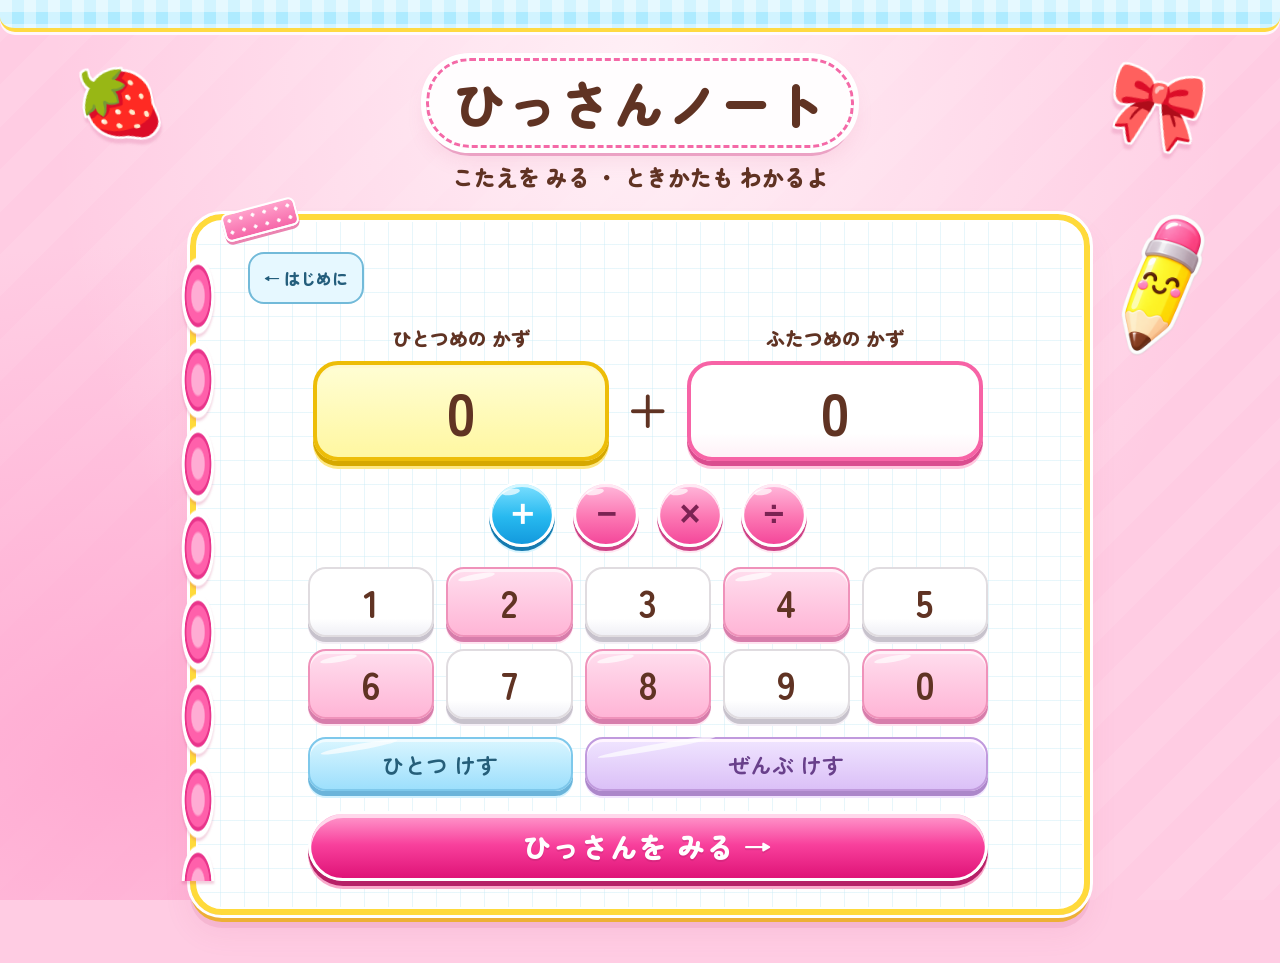
==== calculator.html @ 11150d74 "3つの入口を正式な開始画面に採用し、電卓と保存できるゲームへ接続" ====
<!DOCTYPE html>
<!--
  更新日: 2026-06-08
  変更内容:
  - 計算入力画面の背景に keisan.PNG（文房具柄）を埋め込み
  - 解答画面の背景に kaitou.PNG（森・木）を埋め込み
  - タイトル・入力カード・筆算カードを半透明の白カードに変更
  - 画面切り替え時に body の背景も切り替わるよう JS を修正
-->
<html lang="ja">
<head>
  <meta charset="UTF-8">
  <meta name="robots" content="noindex">
  <meta name="viewport" content="width=device-width, initial-scale=1.0, maximum-scale=1.0, user-scalable=no">
  <meta name="apple-mobile-web-app-capable" content="yes">
  <meta name="apple-mobile-web-app-status-bar-style" content="black-translucent">
  <meta name="apple-mobile-web-app-title" content="ひっさんノート">
  <link rel="apple-touch-icon" href="icon.png?v=pop-a1">
  <link rel="icon" type="image/png" href="icon.png?v=pop-a1">
  <link rel="preconnect" href="https://fonts.googleapis.com">
  <link rel="preconnect" href="https://fonts.gstatic.com" crossorigin>
  <link href="https://fonts.googleapis.com/css2?family=Zen+Maru+Gothic:wght@400;500;700;900&display=swap" rel="stylesheet">
  <title>ひっさんノート</title>
  <style>
    :root {
      --color-bg: #FFFDF0;
      --color-main: #FF8BA7;
      --color-sub: #A0E4FF;
      --color-text: #5F4B32;
      --color-focus: #FFF9C4;
    }
 
    body {
      background-image: none;
      background-size: cover;
      background-position: center 20%;
      background-attachment: fixed;
      font-family: "Zen Maru Gothic", "Hiragino Maru Gothic ProN", "Hiragino Kaku Gothic ProN", Meiryo, sans-serif;
      color: var(--color-text);
      margin: 0;
      padding: 10px;
      touch-action: manipulation;
      transition: background-image 0.3s ease;
    }
    body.answer-mode {
      background-image: none;
    }

    #app {
      max-width: 800px;
      margin: 0 auto;
      padding-top: 24vh;
    }
    body.answer-mode #app {
      padding-top: 0;
    }
 
    /* ── 入力カード ── */
    .card {
      background: transparent;
      border: none;
      border-radius: 0;
      padding: 15px;
      margin-bottom: 15px;
      box-shadow: none;
      display: flex;
      flex-direction: column;
      align-items: center;
      gap: 12px;
    }
 
    .formula-bar { display: flex; align-items: center; gap: 10px; }
 
 .num-box {
      width: 190px; height: 100px;
      background: rgba(255,255,255,0.96);
      border: 4px solid #FFB3C6;
      backdrop-filter: blur(10px);
      -webkit-backdrop-filter: blur(10px);
      border-radius: 26px;
      font-size: 58px; font-weight: bold;
      display: flex; align-items: center; justify-content: center;
      cursor: pointer; transition: 0.2s;
      color: var(--color-text);
      box-shadow: 0 6px 0 #FFB3C6;
    }
    .num-box.active {
      border-color: #FBC02D;
      background: var(--color-focus);
      box-shadow: 0 5px 0 #F9A825;
      transform: scale(1.05);
    }
 
    /* ── 演算子ボタン ── */
    .op-group { display: flex; gap: 8px; }
 .op-btn {
      width: 70px; height: 70px;
      border: none; border-radius: 50%;
      background: linear-gradient(145deg, #B3E5FC, #81D4FA);
      color: #0277BD;
      font-size: 36px; font-weight: bold;
      box-shadow: 0 5px 0 #4FC3F7;
      cursor: pointer; transition: 0.15s;
    }
    .op-btn.active {
      background: linear-gradient(145deg, #4FC3F7, #0288D1);
      color: white;
      transform: translateY(3px);
      box-shadow: 0 2px 0 #0277BD;
    }
 
    /* ── キーパッド ── */
    .keypad {
      display: grid;
      grid-template-columns: repeat(5, 1fr);
      gap: 12px; /* ボタン同士の隙間を広げて押し間違い防止 */
      width: 100%;
      max-width: 600px; /* 横幅を大きく */
    }
    .key {
      height: 80px;
      background: linear-gradient(180deg, #fff 60%, #FFF0F5);
      border: 2px solid #FFB3C6;
      border-radius: 18px;
      font-size: 38px; font-weight: bold;
      color: var(--color-text);
      box-shadow: 0 6px 0 #FFB3C6;
      cursor: pointer; transition: 0.1s;
    }
    .key:active { transform: translateY(5px); box-shadow: 0 1px 0 #FFB3C6; }
    .key-del {
      background: linear-gradient(180deg, #FFEBEE 60%, #FFCDD2);
      border: 2px solid #EF9A9A;
      color: #C62828;
      box-shadow: 0 6px 0 #EF9A9A;
      font-size: 30px;
    }
    .key-del:active { transform: translateY(5px); box-shadow: 0 1px 0 #EF9A9A; }
    .key-clr {
      background: linear-gradient(180deg, #EDE7F6 60%, #D1C4E9);
      border: 2px solid #B39DDB;
      color: #4A148C;
      box-shadow: 0 6px 0 #B39DDB;
      font-size: 26px;
    }
    .key-clr:active { transform: translateY(5px); box-shadow: 0 1px 0 #B39DDB; }
 
  /* ── ＝計算ボタン ── */
    .calc-btn {
      width: 100%; max-width: 600px;
      height: 80px;
      font-size: 28px; font-weight: bold;
      border: none; border-radius: 50px;
      background: linear-gradient(135deg, #FF8BA7, #FF4081);
      color: white;
      box-shadow: 0 8px 0 #C2185B;
      cursor: pointer; transition: 0.15s;
      text-shadow: 0 1px 2px rgba(0,0,0,0.15);
      letter-spacing: 1px;
    }
  .calc-btn:active { transform: translateY(6px); box-shadow: 0 2px 0 #C2185B; }
 
    /* ── けいさんにもどるボタン ── */
    .back-btn {
      width: 100%; max-width: 600px;
      height: 60px; margin-bottom: 15px;
      background: rgba(160,228,255,0.88); border: none; border-radius: 16px;
      font-size: 22px; font-weight: bold; color: var(--color-text);
      box-shadow: 0 6px 0 rgba(136,192,208,0.7); cursor: pointer; display: none;
      backdrop-filter: blur(6px);
      -webkit-backdrop-filter: blur(6px);
    }
    .back-btn:active { transform: translateY(4px); box-shadow: 0 2px 0 #88C0D0; }
 
    /* ── エラーメッセージ ── */
    .em {
      min-height: 20px;
      font-size: 14px; color: #E91E63;
      text-align: center; font-weight: bold;
    }
 
    /* ── 筆算表示エリア ── */
    .hp {
      background: transparent;
      border: none;
      border-radius: 0;
      padding: 10px 15px;
      box-shadow: none;
      display: flex; flex-direction: column;
      align-items: center; min-height: 100px;
    }
    /* 筆算グリッド用小カード */
    .hp-grid-wrap {
      background: rgba(255,255,255,0.82);
      border-radius: 20px;
      padding: 20px 15px;
      margin-bottom: 14px;
      width: 100%; box-sizing: border-box;
      display: flex; flex-direction: column; align-items: center;
      backdrop-filter: blur(8px);
      -webkit-backdrop-filter: blur(8px);
      box-shadow: 0 4px 16px rgba(100,160,200,0.15);
    }
 
    /* ── 筆算グリッド共通 ── */
    .gc { display: grid; gap: 12px; align-items: center; justify-items: center; }
    .c  { width: 58px; height: 58px; display: flex; align-items: center; justify-content: center; font-size: 30px; font-weight: 500; font-family: monospace; }
    .cv { color: var(--color-text); }
    .co { color: #78909C; font-size: 28px; }
    .ca { color: var(--color-main); font-size: 32px; font-weight: bold; }
    .cp { color: #90A4AE; font-size: 28px; }
    .cr { color: #BA7517; font-size: 28px; }
    .sc { width: 36px; height: 36px; display: flex; align-items: center; justify-content: center; font-size: 14px; font-weight: bold; font-family: monospace; }
    .scr { color: #BA7517; }
    .lb { font-size: 13px; text-align: center; width: 66px; display: flex; align-items: center; justify-content: center; }
 
    .hdr { font-size: 22px; margin-bottom: 18px; font-family: monospace; font-weight: bold; }
    .ans { color: var(--color-main) !important; font-weight: bold; font-size: 28px; }
 
    /* ── 手順解説カード ── */
    .step-card {
      display: flex; align-items: flex-start;
      gap: 10px; padding: 11px 12px;
      border-radius: 14px; margin-bottom: 8px;
      text-align: left; width: 100%;
      box-sizing: border-box;
      background: rgba(255,255,255,0.78) !important;
      backdrop-filter: blur(10px);
      -webkit-backdrop-filter: blur(10px);
      box-shadow: 0 2px 8px rgba(0,0,0,0.08);
    }
    .step-label {
      min-width: 60px; text-align: center;
      flex-shrink: 0; line-height: 1.4;
      font-size: 17px; font-weight: bold;
    }
    .step-label small { font-weight: normal; font-size: 13px; display: block; }
    .step-body { font-size: 19px; color: #5F4B32; line-height: 2.1; }

    /* 解答は桁幅を保ち、長い筆算だけを横スクロールさせる。 */
    body.answer-mode { padding: max(16px, env(safe-area-inset-top)) 12px 28px; }
    .hp { min-width: 0; box-sizing: border-box; }
    .back-btn { margin-left: auto; margin-right: auto; }
    .hp-grid-wrap {
      min-width: 0;
      background: rgba(255,255,255,0.96);
      border: 2px solid #E0EAD8;
      padding: 24px 16px;
    }
    .grid-scroll { width: 100%; min-width: 0; overflow-x: auto; padding: 4px 0 12px; }
    .grid-scroll .gc { width: max-content; margin-inline: auto; }
    .gc .c, .gc .sc { box-sizing: border-box; }
    .gc .lb { width: 100%; overflow-wrap: anywhere; }
    .grid-line { justify-self: stretch; height: 3px; background: #5F4B32; margin: 4px 0; }
    .division-rule { grid-column: 1 / -1; justify-self: stretch; position: relative; height: 3px; }
    .division-divisor { position: relative; width: auto; min-width: 58px; padding: 0 12px 0 8px; justify-content: flex-end; white-space: nowrap; }
    .division-digit { position: relative; }
    .division-digit::before { content: ''; position: absolute; top: 0; left: -14px; right: 0; border-top: 3px solid #5F4B32; }
    .division-curve { position:absolute; top:0; right:-14px; width:18px; height:58px; overflow:visible; pointer-events:none; }
    .hdr { text-align: center; max-width: 100%; overflow-wrap: anywhere; line-height: 1.6; }
    .steps-wrap { width: 100%; min-width: 0; padding-top: 4px; }
    .steps-title { font-size: 18px; text-align: center; margin: 8px 0 14px; }
    .step-card { background: rgba(255,255,255,0.96) !important; }
    .step-body { min-width: 0; overflow-wrap: anywhere; line-height: 1.8; }
    .step-label { min-width: 72px; }
    @media (max-width: 540px) {
      .hp { padding: 8px 0; }
      .hp-grid-wrap { padding: 18px 10px; }
      .step-card { flex-direction: column; gap: 6px; padding: 14px; }
      .step-label { text-align: left; }
      .step-label small { display: inline; margin-left: 10px; }
      .step-body { font-size: 18px; }
      .hdr, .ans { font-size: 20px; }
      .back-btn { font-size: 19px; }
    }

    /* 森のひっさんノート：入力と解答を同じ紙面でつなぐ */
    body { --color-main:#D84970; --color-text:#603F2C; --paper:#FFFEFC; background-color:#EFF8E8; }
    body, body.answer-mode {
      background-image: url("forest-notebook.png");
      background-size:cover; background-position:center; background-attachment:fixed; padding: max(18px, env(safe-area-inset-top)) max(16px, env(safe-area-inset-right)) max(28px, env(safe-area-inset-bottom)) max(16px, env(safe-area-inset-left));
    }
    #app,body.answer-mode #app { max-width:1180px; padding-top:0; position:relative; }
    .brand { text-align:center; margin:0 auto 22px; padding:0 160px; }
    .brand h1 { font-size:clamp(30px,4.6vw,54px); line-height:1.3; margin:0 0 8px; letter-spacing:.04em; font-weight:900; }
    .brand p { font-size:clamp(16px,2vw,22px); margin:0; font-weight:700; }
    .answer-subtitle { display:none; }
    .answer-mode .input-subtitle { display:none; }
    .answer-mode .answer-subtitle { display:block; }
    .pencil-icon { display:inline-block; transform:rotate(-12deg); font-size:.8em; }
    .notebook { position:relative; background-color:var(--paper); background-image:linear-gradient(#D8E9F066 1px,transparent 1px),linear-gradient(90deg,#D8E9F066 1px,transparent 1px); background-size:24px 24px; border:2px solid #E0EADD; border-radius:30px; box-shadow:0 8px 0 #D5E4C9,0 15px 35px #6A8B5C18; }
    .notebook::before { content:''; position:absolute; left:12px; top:32px; bottom:32px; width:20px; background:radial-gradient(circle at 10px 10px,#D5E2CD 0 7px,#ACBCA4 8px,transparent 9px) 0 0/20px 52px; pointer-events:none; }
    .notebook::after { content:''; position:absolute; width:90px; height:27px; left:28px; top:-9px; transform:rotate(-15deg); background:radial-gradient(white 1.6px,transparent 2px) 0 0/12px 12px,#F4AFC3DD; pointer-events:none; }
    .card.notebook { max-width:900px; margin:0 auto 20px; padding:32px 36px 28px 56px; gap:20px; box-sizing:border-box; }
    .formula-bar { width:100%; max-width:670px; justify-content:center; gap:18px; }
    .number-field { flex:1; min-width:0; text-align:center; }
    .number-field label { display:block; font-size:19px; font-weight:700; margin-bottom:10px; }
    .num-box { box-sizing:border-box; width:100%; height:100px; font-size:clamp(32px,4.5vw,58px); border-radius:24px; border:3px solid #F4A4BF; box-shadow:0 5px 0 #F2C3D1; background:#FFFFFFF5; font-family:inherit; font-variant-numeric:tabular-nums; }
    .num-box.active { border-color:#EABB16; background:#FFFBD9; box-shadow:0 5px 0 #E9CB64; transform:none; }
    #current-op { font-size:42px !important; padding-top:32px; color:var(--color-text) !important; }
    .op-group { gap:18px; }
    .op-btn { width:66px; height:66px; color:#714D3D; background:linear-gradient(#FFF4F7,#F9DCE6); box-shadow:0 4px 0 #EABFCF; border:2px solid #EFB9CE; }
    .op-btn.active { color:#215F83; background:linear-gradient(#DDF5FF,#AFE2FA); border-color:#64B2DE; box-shadow:0 4px 0 #76BBDC; transform:none; }
    .keypad { max-width:680px; gap:12px; }
    .key { height:70px; font-family:inherit; font-size:38px; border:2px solid #E4DAD3; background:linear-gradient(#FFF,#FFF9F9); box-shadow:0 4px 0 #DDD4CD; }
    .key:nth-child(even):not(.key-del):not(.key-clr) { background:linear-gradient(#FFF5F8,#FBE0E9); border-color:#F0C1D0; box-shadow:0 4px 0 #E8B9C9; }
    .key-del,.key-clr { font-size:22px; height:54px; margin-top:6px; }
    .key-del { background:#DCF3FC; border-color:#A9D4E8; color:#386D85; box-shadow:0 4px 0 #A9D4E8; }
    .key-clr { background:#EEE6FA; border-color:#CFBDE7; color:#72518E; box-shadow:0 4px 0 #CFBDE7; }
    .em:empty { display:none; }
    .em { font-size:18px; }
    .calc-btn { max-width:680px; height:70px; font-family:inherit; background:linear-gradient(#FC8EA8,#EE698B); box-shadow:0 6px 0 #D74E74; font-size:28px; }
    .input-hint { text-align:center; margin:8px 0; font-size:17px; color:#637C59; }
    body:not(.answer-mode) .hp { display:none; }
    .back-btn { position:absolute; top:6px; left:0; width:auto; max-width:none; height:auto; min-height:50px; padding:10px 18px; font-family:inherit; font-size:18px; background:#D6F0FD; box-shadow:0 4px 0 #9BCDE7; border-radius:24px; color:#396680; }
    .hp { padding:0; gap:20px; }
    .hdr { background:#FCE1E9; border:2px solid white; border-radius:40px; padding:8px 30px; margin:0; font-family:inherit; font-size:clamp(20px,2.8vw,30px); font-weight:900; box-sizing:border-box; }
    .hdr .ans { font-size:inherit; color:var(--color-text) !important; }
    .answer-book { width:100%; box-sizing:border-box; padding:32px 28px 24px 52px; }
    .answer-layout { display:grid; grid-template-columns:minmax(0,1fr); gap:24px; }
    .hp-grid-wrap { padding:0 0 20px; margin:0; border:none; background:transparent; box-shadow:none; backdrop-filter:none; -webkit-backdrop-filter:none; border-radius:0; }
    .panel-title { display:table; margin:0 auto 24px; padding:7px 28px; border-radius:28px; background:#FCE3EB; text-align:center; font-size:24px; font-weight:900; }
    .steps-wrap { padding:0; }
    .grid-scroll { padding-top:6px; }
    .gc .c { font-size:36px; font-family:inherit; font-weight:700; border-radius:14px !important; }
    .gc .division-divisor, .gc .division-digit { border: none; border-radius: 0 !important; }
    .gc .sc { font-size:19px; font-family:inherit; border-radius:9px !important; }
    .gc .ca { color:#C83F66; background:#FCE0E8 !important; border-color:#F5B7CA !important; font-weight:900; }
    .step-card { display:block; padding:16px 18px; margin-bottom:14px; border:2px solid var(--step-edge); border-left:2px solid var(--step-edge); border-radius:22px; background:var(--step-wash) !important; box-shadow:0 3px 0 #6A8B5C0A; backdrop-filter:none; -webkit-backdrop-filter:none; }
    .step-label { display:flex; align-items:center; gap:10px; min-width:0; text-align:left; margin-bottom:12px; color:var(--step-color); }
    .step-number { display:flex; flex:0 0 38px; height:38px; align-items:center; justify-content:center; background:var(--step-color); color:white; border-radius:50%; font-size:24px; }
    .step-label small { font-size:19px; font-weight:900; display:inline; }
    .step-body { padding:10px 12px; background:#FFFFFFB8; border-radius:14px; font-size:19px; line-height:1.9; }
    .answer-ribbon { display:flex; gap:12px; align-items:center; justify-content:center; text-align:center; margin-top:24px; padding:16px 24px; border-radius:26px; background:#FCE3EB; font-size:clamp(23px,3.2vw,36px); font-weight:900; overflow-wrap:anywhere; }
    .answer-ribbon .answer-value { color:#CD4269; font-size:1.3em; min-width:0; }
    .answer-star { color:#D4A51E; }
    button:focus-visible,.grid-scroll:focus-visible { outline:4px solid #418BA6; outline-offset:5px; }
    @media (min-width:900px) and (orientation:landscape) {
      .answer-layout { grid-template-columns:minmax(0,1fr) minmax(0,1.12fr); gap:28px; }
      .hp-grid-wrap { border-right:2px solid #C9DEE8; padding-right:28px; }
    }
    /* 縦長のタブレットは画面高を使い、入力ノートの下の空白を減らす。 */
    @media (min-width:701px) and (min-height:850px) and (orientation:portrait) {
      body:not(.answer-mode) #app {
        display:flex;
        flex-direction:column;
        height:calc(100vh - max(18px, env(safe-area-inset-top)) - max(28px, env(safe-area-inset-bottom)) - 16px);
        height:calc(100svh - max(18px, env(safe-area-inset-top)) - max(28px, env(safe-area-inset-bottom)) - 16px);
        min-height:780px;
      }
      body:not(.answer-mode) .brand { flex:none; }
      .card.notebook {
        flex:1;
        width:100%;
        margin-bottom:0;
        gap:clamp(18px,2vh,28px);
      }
      .card .formula-bar { flex:none; }
      .card .num-box { height:clamp(100px,12vh,160px); font-size:clamp(48px,5.5vw,68px); }
      .card .op-group { flex:none; }
      .card .op-btn { width:clamp(66px,8vh,100px); height:clamp(66px,8vh,100px); font-size:clamp(36px,4vw,48px); }
      .card .keypad {
        flex:1;
        min-height:230px;
        grid-template-rows:minmax(70px,1fr) minmax(70px,1fr) minmax(54px,.7fr);
        gap:16px;
      }
      .card .key { height:100%; min-height:70px; font-size:clamp(38px,5vw,58px); }
      .card .key-del,.card .key-clr { min-height:54px; margin-top:0; font-size:clamp(22px,2.8vw,30px); }
      .card .calc-btn { flex:none; height:clamp(70px,9vh,110px); font-size:clamp(28px,3.5vw,38px); }
    }
    @media (max-width:700px) {
      body,body.answer-mode { padding:16px 10px 28px; }
      .brand { padding:0; margin-bottom:20px; }
      .brand h1 { font-size:32px; }
      .card.notebook { padding:28px 16px 24px 30px; gap:20px; }
      .notebook::before { left:5px; width:16px; background-size:16px 46px; background-position:-2px 0; }
      .formula-bar { gap:8px; }
      .number-field label { font-size:13px; }
      .num-box { height:76px; font-size:clamp(23px,5.5vw,38px); border-radius:18px; }
      #current-op { font-size:26px !important; padding-top:26px; }
      .op-group { gap:12px; }
      .op-btn { width:54px; height:54px; font-size:29px; }
      .keypad { gap:9px; }
      .key { height:60px; font-size:30px; border-radius:14px; }
      .key-del,.key-clr { font-size:16px; height:50px; }
      .calc-btn { font-size:23px; height:62px; }
      .answer-book { padding:28px 14px 20px 30px; }
      .panel-title { font-size:21px; padding:6px 20px; }
      .step-card { padding:12px; }
      .step-body { font-size:18px; padding:10px; }
      .answer-ribbon { padding:14px 12px; gap:8px; flex-wrap:wrap; }
      .hdr { padding:8px 18px; }
    }
    /* 解答では見出しを省き、戻るボタン・式の直下にノートを置く。 */
    body.answer-mode .brand { display:none; }
    body.answer-mode #app { display:grid; grid-template-columns:auto minmax(0,1fr); gap:18px 12px; align-items:start; }
    body.answer-mode .back-btn { position:static; grid-column:1; grid-row:1; margin:0; min-height:50px; }
    body.answer-mode .hp { display:contents; }
    body.answer-mode .hdr { grid-column:2; grid-row:1; justify-self:center; align-self:center; max-width:100%; min-height:50px; }
    body.answer-mode .answer-book { grid-column:1 / -1; grid-row:2; }
    @media (max-width:700px) {
      body.answer-mode #app { column-gap:8px; }
      body.answer-mode .back-btn { padding:10px 12px; font-size:16px; }
      body.answer-mode .hdr { padding:8px 12px; }
    }

    /* 1手順ずつ進める解答画面 */
    body.answer-mode { padding-bottom:calc(120px + env(safe-area-inset-bottom)); }
    .lesson-board-viewport { width:100%; overflow:auto; max-height:clamp(190px,38svh,420px); padding:10px 0; overscroll-behavior:contain; }
    .lesson-board { position:relative; margin-inline:auto; text-align:center; }
    .lesson-cell { position:absolute; height:58px; display:flex; align-items:center; justify-content:center; font-size:35px; font-weight:700; line-height:1; border-radius:12px; color:#603F2C; font-variant-numeric:tabular-nums; }
    .lesson-cell.operator { color:#7B6A57; font-size:31px; }
    .lesson-cell.label { font-size:14px; color:#617D8C; font-weight:500; }
    .lesson-cell.result { color:#CB466E; background:#FCE2EB; }
    .lesson-cell.remainder { color:#246D9B; }
    .lesson-cell.has-note { padding-top:14px; }
    .lesson-carry { position:absolute; top:0; left:0; right:0; font-size:19px; color:#AB5D12; font-weight:800; }
    .lesson-cell.is-focus { background:#FFF3CF; box-shadow:inset 0 0 0 2px #E8C670; }
    .lesson-cell.is-fresh { color:#D46614; background:#FFF0D8; box-shadow:inset 0 0 0 2px #F2C48D; }
    .lesson-cell.is-fresh .lesson-carry { color:#D46614; }
    .is-crossed { color:#958879; text-decoration:line-through; text-decoration-color:#C44E70; text-decoration-thickness:2px; }
    .lesson-board-line { position:absolute; height:3px; background:#624B32; }
    .lesson-bracket { position:absolute; overflow:visible; pointer-events:none; }
    .lesson-drop-arrow { position:absolute; width:3px; background:#D46614; }
    .lesson-drop-arrow::after { content:''; position:absolute; bottom:0; left:-4px; width:9px; height:9px; border-right:3px solid #D46614; border-bottom:3px solid #D46614; transform:rotate(45deg); }
    .lesson-explanation { background:#E5F2FC; border:2px solid #B6DAEE; border-radius:24px; padding:20px; }
    .lesson-heading { display:flex; align-items:center; gap:12px; margin-bottom:14px; }
    .lesson-heading h2 { font-size:clamp(21px,2.8vw,27px); line-height:1.5; color:#246D96; margin:0; }
    .lesson-heading p { font-size:17px; font-weight:700; color:#55798C; margin:3px 0 0; }
    .lesson-badge { flex:0 0 44px; height:44px; display:flex; align-items:center; justify-content:center; background:#2E83B5; color:white; font-size:24px; font-weight:bold; border-radius:50%; }
    .lesson-math { background:#FFFFFFDD; padding:13px 10px; border-radius:16px; font-size:clamp(20px,2.7vw,29px); font-weight:bold; text-align:center; line-height:1.7; overflow-wrap:anywhere; }
    .lesson-description { font-size:20px; line-height:1.8; margin:14px 0 0; overflow-wrap:anywhere; }
    .lesson-progress { margin:20px auto 0; max-width:280px; height:9px; border-radius:6px; background:#E0EADA; overflow:hidden; }
    .lesson-progress span { display:block; height:100%; background:#6BA5C3; border-radius:6px; }
    .lesson-options { display:flex; justify-content:center; flex-wrap:wrap; gap:12px; margin-top:14px; }
    .lesson-options button { font:inherit; color:#4C6C43; background:#F0F6EC; border:2px solid #DAE6D2; border-radius:20px; min-height:50px; padding:10px 18px; font-size:17px; font-weight:700; }
    .lesson-controls { position:fixed; bottom:max(10px,env(safe-area-inset-bottom)); left:50%; transform:translateX(-50%); width:calc(100% - 20px); max-width:700px; display:grid; grid-template-columns:1fr auto 1.3fr; align-items:center; gap:12px; padding:12px; border:2px solid white; border-radius:24px; background:#FFFCF6F5; box-shadow:0 5px 20px #45653520; z-index:10; }
    .lesson-controls button { font:inherit; font-size:22px; font-weight:700; min-height:60px; border:0; border-radius:17px; cursor:pointer; padding:12px; }
    .lesson-prev { background:#DDF0FC; color:#386A85; }
    .lesson-next { background:#ED7898; color:#FFF; box-shadow:0 4px #D3567D; }
    .lesson-controls button:disabled { opacity:.4; box-shadow:none; cursor:default; }
    #lesson-count { font-size:17px; font-weight:700; white-space:nowrap; }
    .lesson-explanation.is-overview { background:#FCE7ED; border-color:#EFC2D0; }
    @media(min-width:760px) {
      .answer-layout { grid-template-columns:minmax(0,1fr) minmax(0,1.12fr); align-items:center; gap:24px; }
      .hp-grid-wrap { border-right:2px solid #C9DEE8; padding-right:24px; }
    }
    @media(max-width:759px) {
      .hp-grid-wrap { padding-bottom:0; }
      .hp-grid-wrap .panel-title { display:none; }
      .answer-layout { gap:16px; }
      .lesson-board-viewport { max-height:clamp(170px,32svh,320px); }
      .lesson-explanation { padding:14px; }
      .lesson-heading { gap:10px; margin-bottom:10px; }
      .lesson-heading h2 { font-size:22px; }
      .lesson-math { font-size:21px; padding:10px; }
      .lesson-description { font-size:19px; margin-top:10px; }
      .lesson-controls { gap:8px; padding:10px; }
      .lesson-controls button { min-height:58px; font-size:20px; }
      #lesson-count { font-size:15px; }
    }
  </style>
  <link rel="stylesheet" href="pop-theme.css?v=formal-home1-pop-a1">
</head>
<body>
 
<div id="app">
  <header class="brand">
    <span class="theme-sticker sticker-strawberry" aria-hidden="true">🍓</span>
    <span class="theme-sticker sticker-bow" aria-hidden="true">🎀</span>
    <img class="sticker-pencil" src="assets/pencil-sticker.png" alt="" aria-hidden="true" width="110" height="165" decoding="async">
    <h1>ひっさんノート <span class="pencil-icon" aria-hidden="true">✏️</span></h1>
    <p class="input-subtitle">すうじを いれてみよう</p>
    <p class="answer-subtitle">いっしょに けいさんしよう</p>
  </header>
 
  <!-- 入力カード -->
  <div class="card notebook">
    <a class="home-link" href="index.html">← はじめに</a>
    <!-- 数字表示と演算子 -->
    <div class="formula-bar">
      <div class="number-field"><label id="label-n1">ひとつめの かず</label><button type="button" id="disp-n1" class="num-box active" aria-labelledby="label-n1 disp-n1" onclick="setTarget('n1')">0</button></div>
      <div id="current-op" style="font-size:28px; font-weight:bold; color:var(--color-main);">＋</div>
      <div class="number-field"><label id="label-n2">ふたつめの かず</label><button type="button" id="disp-n2" class="num-box" aria-labelledby="label-n2 disp-n2" onclick="setTarget('n2')">0</button></div>
    </div>
 
    <!-- 演算子ボタン -->
    <div class="op-group">
      <button class="op-btn active" onclick="setOp('+', this)">＋</button>
      <button class="op-btn"        onclick="setOp('-', this)">－</button>
      <button class="op-btn"        onclick="setOp('*', this)">×</button>
      <button class="op-btn"        onclick="setOp('/', this)">÷</button>
    </div>
 
    <!-- キーパッド -->
    <div class="keypad">
      <button class="key" onclick="pressNum(1)">1</button>
      <button class="key" onclick="pressNum(2)">2</button>
      <button class="key" onclick="pressNum(3)">3</button>
      <button class="key" onclick="pressNum(4)">4</button>
      <button class="key" onclick="pressNum(5)">5</button>
      <button class="key" onclick="pressNum(6)">6</button>
      <button class="key" onclick="pressNum(7)">7</button>
      <button class="key" onclick="pressNum(8)">8</button>
      <button class="key" onclick="pressNum(9)">9</button>
      <button class="key" onclick="pressNum(0)">0</button>
      <button class="key key-del" style="grid-column: span 2;" onclick="pressDel()">ひとつ けす</button>
      <button class="key key-clr" style="grid-column: span 3;" onclick="pressClr()">ぜんぶ けす</button>
    </div>
 
    <!-- エラーメッセージ -->
    <div class="em" id="em"></div>
 
    <!-- ＝ボタン -->
<button id="calc-start" class="calc-btn" onclick="calc()">ひっさんを みる →</button>
  </div>
 
  <button id="back-btn" class="back-btn" onclick="backToInput()">← もどる</button>

  <div class="hp" id="hp">
    <div style="color:#9E8F7D; text-align:center; padding:20px;">
      すうじをいれて「ひっさんを みる」をおしてね！
    </div>
  </div>
</div>
 
<script>
  let calculatorMode = 'answer';
  let gop = '+';
  let n1str = "", n2str = "", target = "n1";
 
  // ─── 入力 UI ───────────────────────────────────────────────
 
  function setMode(mode) {
    calculatorMode = mode === 'practice' ? 'practice' : 'answer';
    document.querySelector('.input-subtitle').textContent = calculatorMode === 'practice' ? 'じぶんで とく ・ かいて、まるつけ' : 'こたえを みる ・ ときかたも わかるよ';
    document.title = (calculatorMode === 'practice' ? 'じぶんで とく' : 'こたえを みる') + ' | ひっさんノート';
    document.getElementById('calc-start').textContent = calculatorMode === 'practice' ? 'ノートに かく →' : 'ひっさんを みる →';
    document.getElementById('em').textContent = '';
  }

  function setTarget(t) {
    target = t;
    document.getElementById("disp-n1").classList.toggle("active", t === "n1");
    document.getElementById("disp-n2").classList.toggle("active", t === "n2");
  }
 
  function setOp(opChar, btn) {
    gop = opChar;
    const signs = {'+':'＋', '-':'－', '*':'×', '/':'÷'};
    document.getElementById("current-op").innerText = signs[opChar];
    document.querySelectorAll(".op-btn").forEach(b => b.classList.remove("active"));
    btn.classList.add("active");
    setTarget("n2");
    document.getElementById("em").textContent = '';
  }
 
  function pressNum(num) {
    if (target === "n1") { if (n1str.length < 5) n1str += num; }
    else                  { if (n2str.length < 5) n2str += num; }
    updateDisplay();
  }
 
  function pressDel() {
    if (target === "n1") n1str = n1str.slice(0, -1);
    else                  n2str = n2str.slice(0, -1);
    updateDisplay();
  }
 
  function pressClr() {
    n1str = ""; n2str = "";
    document.getElementById("em").textContent = '';
    setTarget("n1");
    updateDisplay();
  }
 
  function updateDisplay() {
    document.getElementById("disp-n1").innerText = n1str || "0";
    document.getElementById("disp-n2").innerText = n2str || "0";
  }
 
  // ─── メイン計算 ────────────────────────────────────────────
 
  function calc() {
    const em = document.getElementById('em');
    em.textContent = '';
    if (!n1str || !n2str) { em.textContent = 'すうじをいれてね'; return; }
    const a = parseInt(n1str), b = parseInt(n2str);
    if (gop === '/' && b === 0) { em.textContent = '0ではわれないよ'; return; }
    if (gop === '-' && a < b)   { em.textContent = 'ひきざんができないよ'; return; }
    if (calculatorMode === 'practice') {
      const query = new URLSearchParams({mode:'calculator',op:gop,a:String(a),b:String(b)});
      window.location.href = 'prototypes/full-notebook.html?' + query;
      return;
    }
  if      (gop === '+') rAdd(a, b);
    else if (gop === '-') rSub(a, b);
    else if (gop === '*') rMul(a, b);
    else                  rDiv(a, b);

    // ▼▼▼ ここから追加 ▼▼▼
    // 計算できたら、入力カードを隠して「もどるボタン」を出す
    document.querySelector('.card').style.display = 'none';
    document.getElementById('back-btn').style.display = 'block';
    document.body.classList.add('answer-mode');
    window.scrollTo(0, 0); // 画面の一番上にスクロール
  }
 
  // 入力画面にもどる処理
  function backToInput() {
    document.querySelector('.card').style.display = 'flex'; // 入力カードを再び出す
    document.getElementById('back-btn').style.display = 'none'; // もどるボタンを隠す
    document.body.classList.remove('answer-mode');
    activeLesson = null; lessonIndex = 0; lessonOverview = false;
    document.getElementById('hp').innerHTML = '<div style="color:#9E8F7D; text-align:center; padding:20px;">すうじをいれて「ひっさんを みる」をおしてね！</div>';
    window.scrollTo(0, 0);
  }
  // 手書きノートから戻ったときは、入力した式と選んだ使い方を復元する。
  const returnParams = new URLSearchParams(window.location.search);
  setMode(returnParams.get('mode'));
  if (returnParams.get('mode') === 'practice') {
    const a = returnParams.get('a'), b = returnParams.get('b'), op = returnParams.get('op');
    if (/^\d{1,5}$/.test(a || '') && /^\d{1,5}$/.test(b || '') && ['+','-','*','/'].includes(op)) {
      n1str = a; n2str = b;
      setOp(op, document.querySelectorAll('.op-btn')[['+','-','*','/'].indexOf(op)]);
      updateDisplay();
      setTarget('n1');
    }
    setMode('practice');
  }
  // ▲▲▲ ここまで追加 ▲▲▲

</script>
<script src="steps.js?v=20261120-1"></script>
</body>
</html>
---- pop-theme.css ----
/* A案：ぷっくりシール。計算の配置と操作は維持し、両画面の外観を揃える。 */
body,body.answer-mode{
  --color-main:#D51A75;--color-text:#603323;--paper:#FFFFFF;
  background-color:#FFCCE3;
  background-image:radial-gradient(ellipse at 50% 8%,#FFF0F6 0%,transparent 65%),radial-gradient(ellipse at 10% 85%,#FFABD2 0%,transparent 48%),repeating-linear-gradient(135deg,#FFFFFF15 0 30px,transparent 30px 60px);
  background-size:auto;background-attachment:fixed;color:var(--color-text);
}
body{padding-top:max(46px,env(safe-area-inset-top));}
body::before{content:'';position:fixed;inset:0 0 auto;height:28px;z-index:0;pointer-events:none;background-color:#AEEBFF;background-image:linear-gradient(90deg,#FFFFFF70 50%,transparent 50%),linear-gradient(#FFFFFF70 50%,transparent 50%);background-size:24px 24px;border-bottom:4px solid #FFDA42;border-radius:0 0 15px 15px;box-shadow:0 3px 0 #FFFFFFCC;}
body.answer-mode{padding-top:max(18px,env(safe-area-inset-top));}
body.answer-mode::before{height:8px;background-size:16px 16px;border-bottom-width:3px;}
#app{z-index:1;}
.brand{position:relative;padding:0 80px;margin:12px auto 22px;}
.brand h1{display:table;position:relative;margin:0 auto 12px;padding:8px 24px;background:#FFFDFE;border:3px dashed #F469A7;outline:5px solid #FFF;border-radius:44px;box-shadow:0 8px 0 #EBA2C4,0 12px 20px #D6518A20;color:#603323;font-weight:900;letter-spacing:.025em;font-size:clamp(30px,4.4vw,52px);}
.brand .pencil-icon{display:none;}
.brand p{font-weight:900;color:#603323;}
.theme-sticker{position:absolute;pointer-events:none;user-select:none;line-height:1;filter:drop-shadow(2px 0 0 #FFF) drop-shadow(-2px 0 0 #FFF) drop-shadow(0 2px 0 #FFF) drop-shadow(0 -2px 0 #FFF) drop-shadow(0 5px 1px #D8649940);}
.sticker-strawberry{left:24px;top:4px;font-size:70px;transform:rotate(-13deg);}
.sticker-bow{right:24px;top:3px;font-size:78px;transform:rotate(12deg);}
.sticker-pencil{position:absolute;right:12px;top:146px;width:110px;height:165px;object-fit:contain;pointer-events:none;user-select:none;z-index:2;}
.notebook{border:6px solid #FFDA3B;outline:3px solid #FFF;border-radius:32px;background-color:#FFF;background-image:linear-gradient(#C4E9F566 1px,transparent 1px),linear-gradient(90deg,#C4E9F566 1px,transparent 1px);background-size:24px 24px;box-shadow:inset 0 0 0 2px #FFF,0 7px 0 #EDAF36,0 13px 0 #ECA0BF66,0 18px 28px #CD568B18;}
.notebook::before{left:-16px;top:34px;bottom:28px;width:36px;background:radial-gradient(ellipse at 50% 50%,#FFACD4 0 24%,#FF60AB 29% 44%,#E9358C 47% 51%,#FFF 54% 62%,transparent 66%) 0 0/36px 84px repeat-y;filter:drop-shadow(0 3px 1px #CB3E7840);}
.notebook::after{left:26px;top:-15px;width:72px;height:25px;border:2px solid #FFF;border-radius:7px;background:radial-gradient(#FFF 1.5px,transparent 2px) 0 0/12px 12px,linear-gradient(#FFA1CB,#F667A9);box-shadow:0 3px 0 #EB83B1;}
.card.notebook{padding-left:52px;padding-right:36px;}
.number-field label{font-weight:900;}
.num-box{border:4px solid #F763A6;border-radius:25px;background:linear-gradient(#FFF 0 74%,#FFF1F7);box-shadow:inset 0 3px 0 #FFF,0 5px 0 #DA4D8F,0 8px 0 #FFC8DF;}
.num-box.active{background:linear-gradient(#FFFED4,#FFF7A1);border-color:#EDBD08;box-shadow:inset 0 3px 0 #FFF9CD,0 5px 0 #D6A800,0 8px 0 #FFE884;}
#current-op{color:#603323 !important;}
.op-btn{position:relative;border:3px solid #FFF;background:linear-gradient(#FFB9DB 0%,#FC77B3 55%,#F4479A 100%);color:#7B2353;box-shadow:inset 0 3px 0 #FFE9F4,0 4px 0 #CE4387,0 6px 0 #FFE7F2;}
.op-btn.active{border-color:#FFF;color:#FFF;background:linear-gradient(#7CDFFF,#27B9EF 55%,#1399DD);box-shadow:inset 0 3px 0 #D5F7FF,0 4px 0 #167AAF,0 6px 0 #D8F5FF;}
.key{position:relative;color:#603323;border:2px solid #E0DCE0;background:linear-gradient(#FFF,#FFF 75%,#F0F0F6);box-shadow:inset 0 3px 0 #FFF,0 5px 0 #C7C2CC,0 7px 0 #F4EFF6;}
.key:nth-child(even):not(.key-del):not(.key-clr){background:linear-gradient(#FFDEEE,#FFB5D6);border-color:#EF92BA;box-shadow:inset 0 3px 0 #FFF1F8,0 5px 0 #D77DAB,0 7px 0 #FFE3F0;}
.key::before,.op-btn::before{content:'';position:absolute;top:5px;left:10px;width:30%;height:6px;border-radius:100%;background:#FFFFFFB3;pointer-events:none;transform:rotate(-10deg);}
.key-del{background:linear-gradient(#DAF6FF,#9DDFFC);border-color:#7EC8EB;color:#255E79;box-shadow:inset 0 3px 0 #F0FBFF,0 5px 0 #6BB4DA,0 7px 0 #D2F2FF;}
.key-clr{background:linear-gradient(#F0E5FF,#DBC0F7);border-color:#C09ADD;color:#69408B;box-shadow:inset 0 3px 0 #FFF5FF,0 5px 0 #AC87CA,0 7px 0 #F1E4FF;}
.calc-btn,.lesson-next{border:3px solid #FFF;background:linear-gradient(#FF9BCD 0%,#F8409C 48%,#DF1377 100%);color:#FFF;box-shadow:inset 0 4px 0 #FFD7EB,0 5px 0 #B62067,0 8px 0 #F9A9CB;text-shadow:0 2px 0 #A91C6240;}
.calc-btn{border-radius:40px;font-weight:900;}
.key:active,.op-btn:active,.calc-btn:active,.lesson-controls button:not(:disabled):active{transform:translateY(3px);}
.back-btn,.lesson-prev{background:linear-gradient(#D1F4FF,#83D5F7);border:3px solid #FFF;color:#245E7C;box-shadow:inset 0 3px 0 #F7FDFF,0 4px 0 #5DAED6,0 6px 0 #C8F0FF;}
body.answer-mode .back-btn{padding:8px 15px;}
.hdr{border:3px solid #FFF;background:linear-gradient(#FFF9FC,#FFE2EE);box-shadow:0 4px 0 #E79BBB,0 0 0 2px #F5C0D7;}
.panel-title{background:#FFDFEC;border:2px solid #FFF;box-shadow:0 3px 0 #EDABC6;color:#9A3261;}
.hp-grid-wrap{border-right-color:#F0BED5;}
.lesson-explanation{position:relative;background:#FFF9FC;border:3px solid #FFCC46;outline:2px solid #FFF;border-radius:27px;box-shadow:0 5px 0 #F0ABCA,inset 0 0 0 5px #FFE4F0;}
.lesson-heading h2{color:#AA285F;font-weight:900;}
.lesson-heading p{color:#8A526B;}
.lesson-badge{background:linear-gradient(#FF8DC1,#E42C89);border:2px solid #FFF;box-shadow:0 3px 0 #C74683;}
.lesson-math{background:#FFF;border:2px dashed #F3A2C6;}
.lesson-description{color:#603323;}
.lesson-progress{background:#F8DCE8;border:1px solid #FFF;height:11px;}
.lesson-progress span{background:linear-gradient(90deg,#6BD3F8,#F67CB4);}
.lesson-options button{background:#FFF6FA;border-color:#F0BBD2;color:#8E3B65;box-shadow:0 3px 0 #E6ACC5;}
.lesson-controls{background:linear-gradient(#FFF7FBF5,#FFE2F0F5);border:3px solid #FFF;box-shadow:0 4px 0 #E993BB,0 0 0 2px #F3BBD5;}
.lesson-controls button{border:3px solid #FFF;border-radius:24px;font-weight:900;}
#lesson-count{color:#7B3452;background:#FFF9DE;border:2px solid #F4D178;border-radius:18px;padding:8px 9px;}
.lesson-controls button:disabled{opacity:.45;box-shadow:none;}
.lesson-explanation.is-overview{background:#FFF4D8;border-color:#FFC339;}
.answer-ribbon{background:#FFE3EF;border:3px solid #FFF;box-shadow:0 4px 0 #EEA9C6;}
button:focus-visible,.lesson-board-viewport:focus-visible{outline:4px solid #236DAD;outline-offset:5px;}
@media(min-width:701px) and (min-height:850px) and (orientation:portrait){
 body:not(.answer-mode) #app{height:calc(100vh - max(46px,env(safe-area-inset-top)) - max(28px,env(safe-area-inset-bottom)) - 16px);height:calc(100svh - max(46px,env(safe-area-inset-top)) - max(28px,env(safe-area-inset-bottom)) - 16px);}
}
@media(max-width:1049px){.sticker-bow{display:none;}.sticker-pencil{top:-10px;right:6px;width:62px;height:94px;}.sticker-strawberry{left:12px;font-size:58px;}}
@media(min-width:701px) and (orientation:landscape) and (max-height:850px){
 .brand{margin:6px auto 16px;}.brand h1{font-size:38px;padding:5px 24px;}.brand p{font-size:18px;}.card.notebook{gap:14px;padding-top:22px;padding-bottom:24px;}.card .num-box{height:86px;}.card .op-btn{width:60px;height:60px;}.card .key{height:60px;}.card .key-del,.card .key-clr{height:48px;}.card .calc-btn{height:64px;}
}
@media(max-width:700px){
 body{padding-top:max(36px,env(safe-area-inset-top));}.brand{padding:0 40px;margin:8px auto 20px;}.brand h1{font-size:27px;padding:7px 12px;margin-bottom:12px;border-width:2px;outline-width:4px;}.brand p{font-size:17px;}.sticker-strawberry{left:-1px;top:4px;font-size:37px;}.sticker-pencil{right:-2px;top:-5px;width:43px;height:66px;}
 .notebook{border-width:5px;border-radius:28px;}.card.notebook{padding:24px 14px 25px 29px;}.notebook::before{left:-7px;top:30px;bottom:20px;width:22px;background-size:22px 68px;}.notebook::after{left:22px;width:58px;height:21px;top:-13px;}.number-field label{font-size:13px;}.op-btn{width:56px;height:56px;}.op-group{gap:12px;}.key{border-radius:16px;}.calc-btn{font-size:23px;}.answer-book{padding:24px 14px 22px 26px;}.lesson-explanation{border-radius:23px;}.lesson-heading h2{font-size:22px;}.lesson-controls{padding:9px;gap:7px;}.lesson-controls button{font-size:20px;min-height:58px;}#lesson-count{font-size:14px;padding:7px 6px;}.lesson-math{padding:9px 7px;}
}
@media(prefers-reduced-motion:reduce){button{transition:none;}}
/* 解答のマスを避け、ノートの外縁だけに鉛筆シールを添える。 */
.answer-book::after{left:auto;right:-12px;top:auto;bottom:-28px;width:80px;height:120px;border:0;border-radius:0;background:url('assets/pencil-sticker.png') center/contain no-repeat;box-shadow:none;transform:rotate(4deg);}
@media(max-width:700px){.answer-book::after{right:-10px;bottom:-24px;width:52px;height:78px;}}

/* どちらの電卓からも同じ入口へ戻る。 */
.home-link{align-self:flex-start;display:inline-flex;align-items:center;min-height:48px;padding:0 14px;border:2px solid #72bad9;border-radius:16px;background:#e6f8ff;color:#245e7c;font-weight:900;text-decoration:none}
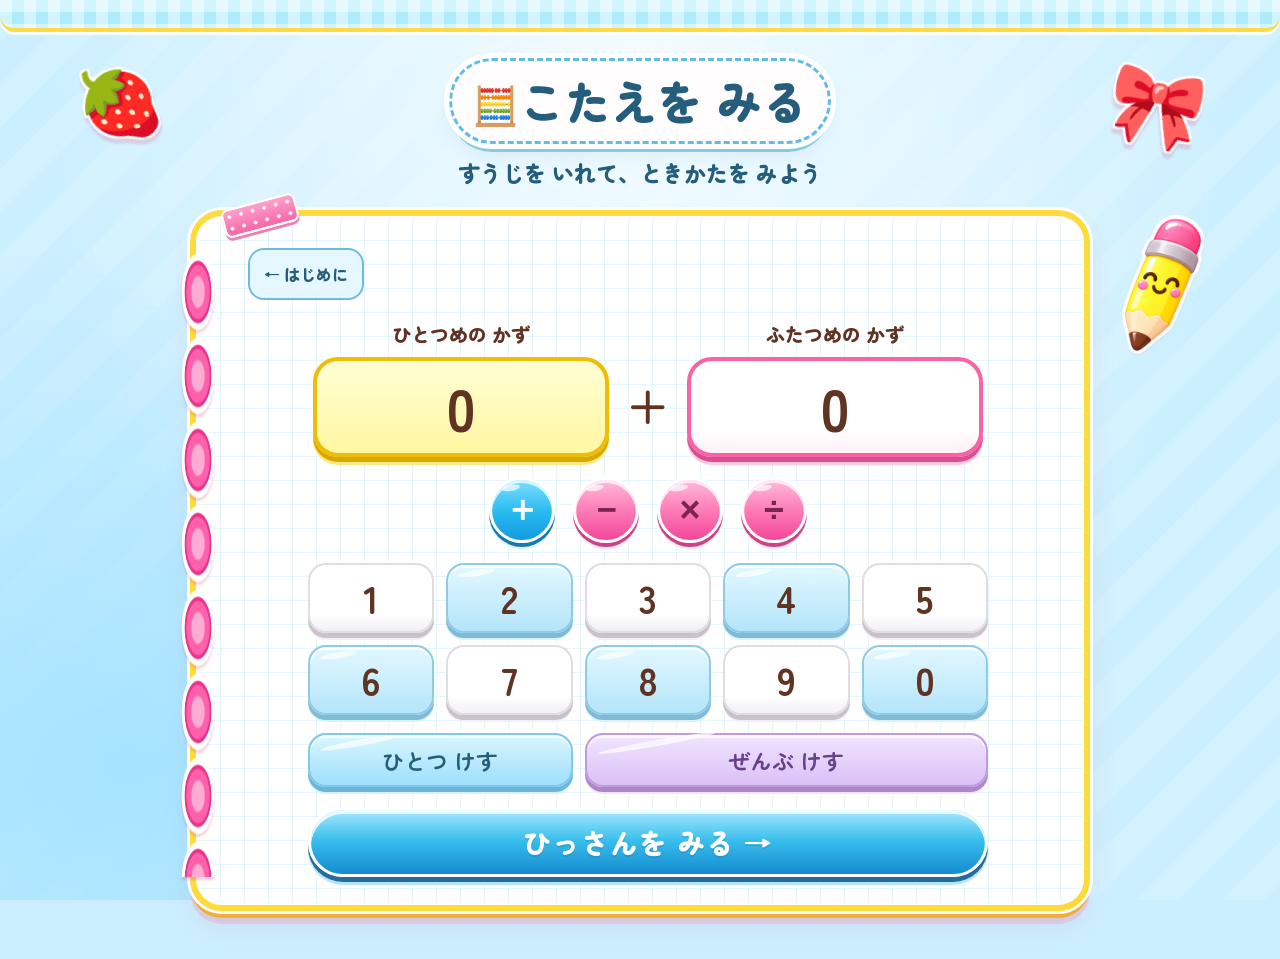
==== commit ca0c9181: "数字入力画面を大きなモード名と水色・ピンクの配色で区別" ====
--- a/calculator.html
+++ b/calculator.html
@@ -461,7 +461,7 @@
       #lesson-count { font-size:15px; }
     }
   </style>
-  <link rel="stylesheet" href="pop-theme.css?v=formal-home1-pop-a1">
+  <link rel="stylesheet" href="pop-theme.css?v=mode-colors1">
 </head>
 <body>
  
@@ -470,8 +470,8 @@
     <span class="theme-sticker sticker-strawberry" aria-hidden="true">🍓</span>
     <span class="theme-sticker sticker-bow" aria-hidden="true">🎀</span>
     <img class="sticker-pencil" src="assets/pencil-sticker.png" alt="" aria-hidden="true" width="110" height="165" decoding="async">
-    <h1>ひっさんノート <span class="pencil-icon" aria-hidden="true">✏️</span></h1>
-    <p class="input-subtitle">すうじを いれてみよう</p>
+    <h1 class="mode-heading"><span id="mode-icon" aria-hidden="true">🧮</span> <span id="mode-name">こたえを みる</span></h1>
+    <p class="input-subtitle">すうじを いれて、ときかたを みよう</p>
     <p class="answer-subtitle">いっしょに けいさんしよう</p>
   </header>
  
@@ -534,7 +534,10 @@
  
   function setMode(mode) {
     calculatorMode = mode === 'practice' ? 'practice' : 'answer';
-    document.querySelector('.input-subtitle').textContent = calculatorMode === 'practice' ? 'じぶんで とく ・ かいて、まるつけ' : 'こたえを みる ・ ときかたも わかるよ';
+    document.body.dataset.calculatorMode = calculatorMode;
+    document.getElementById('mode-name').textContent = calculatorMode === 'practice' ? 'じぶんで とく' : 'こたえを みる';
+    document.getElementById('mode-icon').textContent = calculatorMode === 'practice' ? '✏️' : '🧮';
+    document.querySelector('.input-subtitle').textContent = calculatorMode === 'practice' ? 'もんだいを いれて、ノートに かこう' : 'すうじを いれて、ときかたを みよう';
     document.title = (calculatorMode === 'practice' ? 'じぶんで とく' : 'こたえを みる') + ' | ひっさんノート';
     document.getElementById('calc-start').textContent = calculatorMode === 'practice' ? 'ノートに かく →' : 'ひっさんを みる →';
     document.getElementById('em').textContent = '';
--- a/pop-theme.css
+++ b/pop-theme.css
@@ -75,3 +75,16 @@
 
 /* どちらの電卓からも同じ入口へ戻る。 */
 .home-link{align-self:flex-start;display:inline-flex;align-items:center;min-height:48px;padding:0 14px;border:2px solid #72bad9;border-radius:16px;background:#e6f8ff;color:#245e7c;font-weight:900;text-decoration:none}
+
+/* 入口の色とマークを引き継ぎ、入力中の使い方を大きく示す。 */
+.brand .mode-heading{white-space:nowrap;font-size:clamp(29px,4.2vw,46px);letter-spacing:0;padding:10px 20px}
+#mode-icon{display:inline-block;font-size:.82em;vertical-align:.04em}
+body[data-calculator-mode="answer"]:not(.answer-mode){background-color:#ccefff;background-image:radial-gradient(ellipse at 50% 8%,#f4fcff 0%,transparent 65%),radial-gradient(ellipse at 10% 85%,#a5e3ff 0%,transparent 48%),repeating-linear-gradient(135deg,#ffffff22 0 30px,transparent 30px 60px)}
+body[data-calculator-mode="answer"] .brand .mode-heading{border-color:#61bce3;box-shadow:0 8px 0 #88c9e6,0 12px 20px #4596be20;color:#245e7c}
+body[data-calculator-mode="answer"] .brand .input-subtitle{color:#245e7c}
+body[data-calculator-mode="answer"]:not(.answer-mode) .calc-btn{background:linear-gradient(#a8eaff,#38bdec 48%,#148cce);box-shadow:inset 0 4px 0 #e8faff,0 5px 0 #246c9c,0 8px 0 #b7e4f8;text-shadow:0 2px 0 #225d8533}
+body[data-calculator-mode="answer"]:not(.answer-mode) .key:nth-child(even):not(.key-del):not(.key-clr){background:linear-gradient(#e2f8ff,#b4e5fa);border-color:#8fcbe6;box-shadow:inset 0 3px 0 #f7fdff,0 5px 0 #7fbbd7,0 7px 0 #d9f2ff}
+body[data-calculator-mode="practice"] .brand .mode-heading{color:#963360;border-color:#ed79ae;background:#fff5fa}
+body[data-calculator-mode="practice"] .brand .input-subtitle{color:#963360}
+@media(max-width:700px){.brand .mode-heading{font-size:27px;padding:10px 12px}.brand .input-subtitle{font-size:15px}}
+@media(max-width:370px){.brand{padding-left:28px;padding-right:28px}.brand .mode-heading{font-size:24px;padding:10px 9px}.brand .input-subtitle{font-size:14px}}
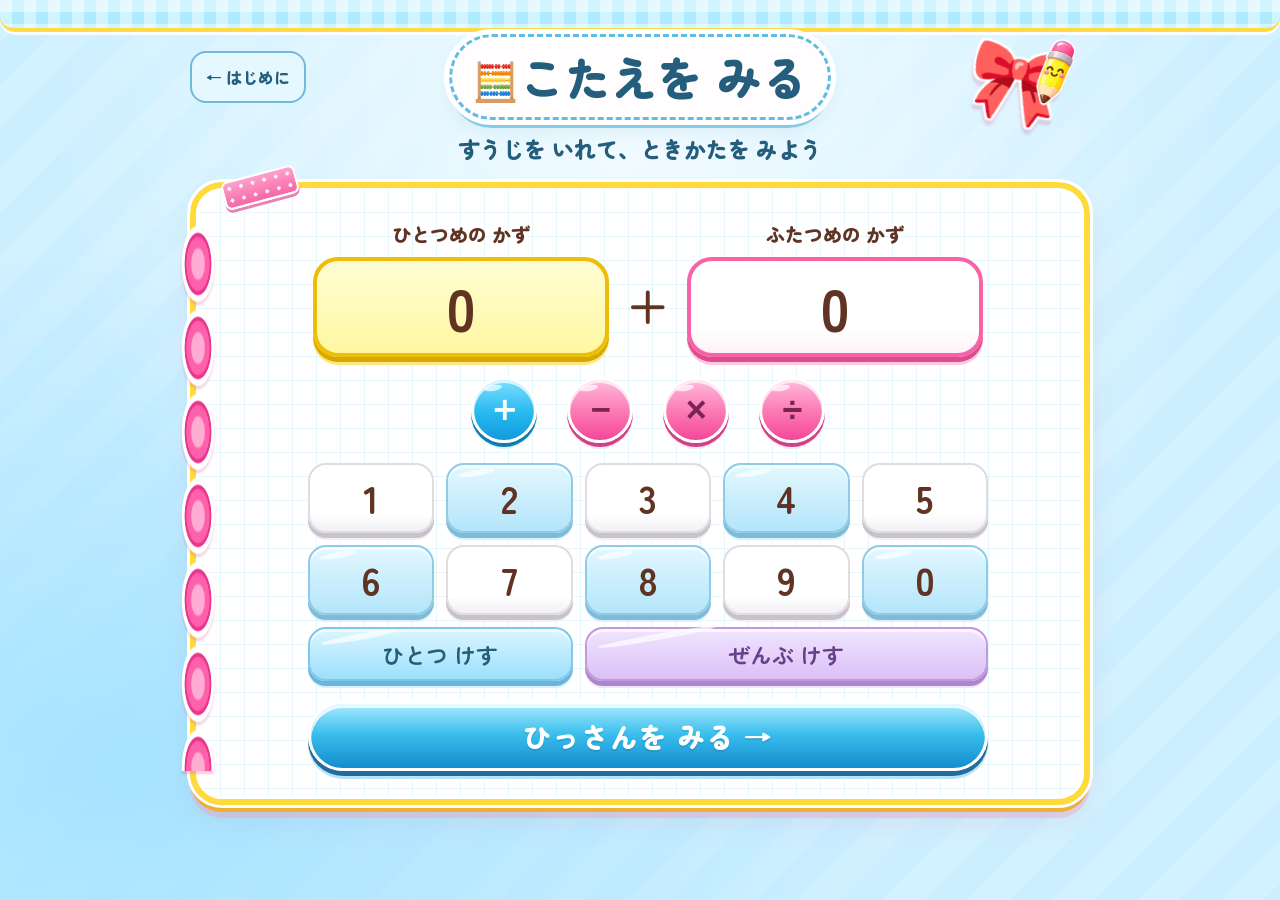
==== commit 91e5b53b: "手書きノートの上下に道具を配置し、式と数字判定を改善" ====
--- a/calculator.html
+++ b/calculator.html
@@ -11,7 +11,7 @@
 <head>
   <meta charset="UTF-8">
   <meta name="robots" content="noindex">
-  <meta name="viewport" content="width=device-width, initial-scale=1.0, maximum-scale=1.0, user-scalable=no">
+  <meta name="viewport" content="width=device-width, initial-scale=1.0, viewport-fit=cover">
   <meta name="apple-mobile-web-app-capable" content="yes">
   <meta name="apple-mobile-web-app-status-bar-style" content="black-translucent">
   <meta name="apple-mobile-web-app-title" content="ひっさんノート">
@@ -339,36 +339,6 @@
       .answer-layout { grid-template-columns:minmax(0,1fr) minmax(0,1.12fr); gap:28px; }
       .hp-grid-wrap { border-right:2px solid #C9DEE8; padding-right:28px; }
     }
-    /* 縦長のタブレットは画面高を使い、入力ノートの下の空白を減らす。 */
-    @media (min-width:701px) and (min-height:850px) and (orientation:portrait) {
-      body:not(.answer-mode) #app {
-        display:flex;
-        flex-direction:column;
-        height:calc(100vh - max(18px, env(safe-area-inset-top)) - max(28px, env(safe-area-inset-bottom)) - 16px);
-        height:calc(100svh - max(18px, env(safe-area-inset-top)) - max(28px, env(safe-area-inset-bottom)) - 16px);
-        min-height:780px;
-      }
-      body:not(.answer-mode) .brand { flex:none; }
-      .card.notebook {
-        flex:1;
-        width:100%;
-        margin-bottom:0;
-        gap:clamp(18px,2vh,28px);
-      }
-      .card .formula-bar { flex:none; }
-      .card .num-box { height:clamp(100px,12vh,160px); font-size:clamp(48px,5.5vw,68px); }
-      .card .op-group { flex:none; }
-      .card .op-btn { width:clamp(66px,8vh,100px); height:clamp(66px,8vh,100px); font-size:clamp(36px,4vw,48px); }
-      .card .keypad {
-        flex:1;
-        min-height:230px;
-        grid-template-rows:minmax(70px,1fr) minmax(70px,1fr) minmax(54px,.7fr);
-        gap:16px;
-      }
-      .card .key { height:100%; min-height:70px; font-size:clamp(38px,5vw,58px); }
-      .card .key-del,.card .key-clr { min-height:54px; margin-top:0; font-size:clamp(22px,2.8vw,30px); }
-      .card .calc-btn { flex:none; height:clamp(70px,9vh,110px); font-size:clamp(28px,3.5vw,38px); }
-    }
     @media (max-width:700px) {
       body,body.answer-mode { padding:16px 10px 28px; }
       .brand { padding:0; margin-bottom:20px; }
@@ -461,7 +431,7 @@
       #lesson-count { font-size:15px; }
     }
   </style>
-  <link rel="stylesheet" href="pop-theme.css?v=mode-colors1">
+  <link rel="stylesheet" href="pop-theme.css?v=input-fit1">
 </head>
 <body>
  
@@ -470,14 +440,14 @@
     <span class="theme-sticker sticker-strawberry" aria-hidden="true">🍓</span>
     <span class="theme-sticker sticker-bow" aria-hidden="true">🎀</span>
     <img class="sticker-pencil" src="assets/pencil-sticker.png" alt="" aria-hidden="true" width="110" height="165" decoding="async">
+    <a class="home-link" href="index.html">← はじめに</a>
     <h1 class="mode-heading"><span id="mode-icon" aria-hidden="true">🧮</span> <span id="mode-name">こたえを みる</span></h1>
     <p class="input-subtitle">すうじを いれて、ときかたを みよう</p>
     <p class="answer-subtitle">いっしょに けいさんしよう</p>
   </header>
  
   <!-- 入力カード -->
-  <div class="card notebook">
-    <a class="home-link" href="index.html">← はじめに</a>
+  <div class="card notebook" id="input-card">
     <!-- 数字表示と演算子 -->
     <div class="formula-bar">
       <div class="number-field"><label id="label-n1">ひとつめの かず</label><button type="button" id="disp-n1" class="num-box active" aria-labelledby="label-n1 disp-n1" onclick="setTarget('n1')">0</button></div>
@@ -510,7 +480,7 @@
     </div>
  
     <!-- エラーメッセージ -->
-    <div class="em" id="em"></div>
+    <div class="em" id="em" role="status"></div>
  
     <!-- ＝ボタン -->
 <button id="calc-start" class="calc-btn" onclick="calc()">ひっさんを みる →</button>
@@ -604,7 +574,7 @@
 
     // ▼▼▼ ここから追加 ▼▼▼
     // 計算できたら、入力カードを隠して「もどるボタン」を出す
-    document.querySelector('.card').style.display = 'none';
+    document.getElementById('input-card').hidden = true;
     document.getElementById('back-btn').style.display = 'block';
     document.body.classList.add('answer-mode');
     window.scrollTo(0, 0); // 画面の一番上にスクロール
@@ -612,7 +582,7 @@
  
   // 入力画面にもどる処理
   function backToInput() {
-    document.querySelector('.card').style.display = 'flex'; // 入力カードを再び出す
+    document.getElementById('input-card').hidden = false; // 入力カードを再び出す
     document.getElementById('back-btn').style.display = 'none'; // もどるボタンを隠す
     document.body.classList.remove('answer-mode');
     activeLesson = null; lessonIndex = 0; lessonOverview = false;
--- a/pop-theme.css
+++ b/pop-theme.css
@@ -57,13 +57,7 @@
 .lesson-explanation.is-overview{background:#FFF4D8;border-color:#FFC339;}
 .answer-ribbon{background:#FFE3EF;border:3px solid #FFF;box-shadow:0 4px 0 #EEA9C6;}
 button:focus-visible,.lesson-board-viewport:focus-visible{outline:4px solid #236DAD;outline-offset:5px;}
-@media(min-width:701px) and (min-height:850px) and (orientation:portrait){
- body:not(.answer-mode) #app{height:calc(100vh - max(46px,env(safe-area-inset-top)) - max(28px,env(safe-area-inset-bottom)) - 16px);height:calc(100svh - max(46px,env(safe-area-inset-top)) - max(28px,env(safe-area-inset-bottom)) - 16px);}
-}
 @media(max-width:1049px){.sticker-bow{display:none;}.sticker-pencil{top:-10px;right:6px;width:62px;height:94px;}.sticker-strawberry{left:12px;font-size:58px;}}
-@media(min-width:701px) and (orientation:landscape) and (max-height:850px){
- .brand{margin:6px auto 16px;}.brand h1{font-size:38px;padding:5px 24px;}.brand p{font-size:18px;}.card.notebook{gap:14px;padding-top:22px;padding-bottom:24px;}.card .num-box{height:86px;}.card .op-btn{width:60px;height:60px;}.card .key{height:60px;}.card .key-del,.card .key-clr{height:48px;}.card .calc-btn{height:64px;}
-}
 @media(max-width:700px){
  body{padding-top:max(36px,env(safe-area-inset-top));}.brand{padding:0 40px;margin:8px auto 20px;}.brand h1{font-size:27px;padding:7px 12px;margin-bottom:12px;border-width:2px;outline-width:4px;}.brand p{font-size:17px;}.sticker-strawberry{left:-1px;top:4px;font-size:37px;}.sticker-pencil{right:-2px;top:-5px;width:43px;height:66px;}
  .notebook{border-width:5px;border-radius:28px;}.card.notebook{padding:24px 14px 25px 29px;}.notebook::before{left:-7px;top:30px;bottom:20px;width:22px;background-size:22px 68px;}.notebook::after{left:22px;width:58px;height:21px;top:-13px;}.number-field label{font-size:13px;}.op-btn{width:56px;height:56px;}.op-group{gap:12px;}.key{border-radius:16px;}.calc-btn{font-size:23px;}.answer-book{padding:24px 14px 22px 26px;}.lesson-explanation{border-radius:23px;}.lesson-heading h2{font-size:22px;}.lesson-controls{padding:9px;gap:7px;}.lesson-controls button{font-size:20px;min-height:58px;}#lesson-count{font-size:14px;padding:7px 6px;}.lesson-math{padding:9px 7px;}
@@ -87,4 +81,70 @@
 body[data-calculator-mode="practice"] .brand .mode-heading{color:#963360;border-color:#ed79ae;background:#fff5fa}
 body[data-calculator-mode="practice"] .brand .input-subtitle{color:#963360}
 @media(max-width:700px){.brand .mode-heading{font-size:27px;padding:10px 12px}.brand .input-subtitle{font-size:15px}}
-@media(max-width:370px){.brand{padding-left:28px;padding-right:28px}.brand .mode-heading{font-size:24px;padding:10px 9px}.brand .input-subtitle{font-size:14px}}
+
+/* Keep the equation, keypad and next action together on the input screen. */
+#input-card[hidden] { display:none; }
+body:not(.answer-mode) {
+  padding: max(34px, env(safe-area-inset-top)) max(10px, env(safe-area-inset-right))
+    max(17px, env(safe-area-inset-bottom)) max(10px, env(safe-area-inset-left));
+}
+.brand {
+  max-width:900px;
+  display:grid;
+  grid-template-columns:minmax(0, 1fr) auto minmax(0, 1fr);
+  align-items:center;
+  column-gap:8px;
+  margin:0 auto 18px;
+  padding:0;
+}
+.brand .home-link { grid-column:1; justify-self:start; align-self:center; z-index:1; white-space:nowrap; }
+.brand .mode-heading { grid-column:2; margin:0; }
+.brand .input-subtitle { grid-column:1 / -1; margin-top:12px; }
+.brand .sticker-strawberry { display:none; }
+.brand .sticker-pencil { right:8px; top:0; width:53px; height:78px; }
+#input-card { margin-bottom:0; }
+#input-card .op-group { width:100%; max-width:355px; justify-content:space-between; }
+#input-card .keypad { grid-template-columns:repeat(5,minmax(0,1fr)); }
+#input-card .key { min-width:0; padding-inline:0; }
+#input-card .key-del, #input-card .key-clr { margin-top:0; }
+
+@media (max-width:700px) {
+  body:not(.answer-mode) { padding-top:max(16px,env(safe-area-inset-top)); }
+  body:not(.answer-mode)::before { height:8px; border-bottom-width:2px; }
+  .brand { grid-template-columns:auto minmax(0,1fr); margin-bottom:14px; }
+  .brand .home-link { font-size:13px; padding-inline:7px; }
+  .brand .mode-heading { font-size:clamp(18px,5.5vw,27px); padding:6px 8px; }
+  .brand .input-subtitle, .brand .sticker-pencil { display:none; }
+  #input-card { padding:14px 12px 15px 18px; gap:11px; }
+  #input-card .formula-bar { gap:5px; }
+  #input-card .number-field label { margin-bottom:3px; }
+  #input-card .num-box { height:clamp(48px,10svh,76px); font-size:clamp(23px,6vw,38px); padding:0; }
+  #input-card #current-op { padding-top:19px; }
+  #input-card .op-group { gap:5px; }
+  #input-card .op-btn { width:clamp(48px,13vw,61px); height:clamp(48px,8.7svh,60px); }
+  #input-card .keypad { gap:clamp(5px,1.6vw,9px); }
+  #input-card .key { height:clamp(48px,8.8svh,62px); }
+  #input-card .calc-btn { height:clamp(56px,9.2svh,66px); }
+  #input-card .em { font-size:14px; }
+}
+@media (min-width:620px) and (orientation:landscape) and (max-height:850px) {
+  #input-card { display:grid; grid-template-columns:minmax(0, .85fr) minmax(0,1.15fr); align-items:center; gap:12px 26px; padding:20px 24px; }
+  #input-card .formula-bar, #input-card .op-group, #input-card .calc-btn, #input-card .em { grid-column:1; justify-self:center; }
+  #input-card .keypad { grid-column:2; grid-row:1 / span 3; }
+  #input-card .em { grid-row:4; }
+  #input-card .calc-btn { grid-row:3; }
+  #input-card .num-box { height:clamp(48px,11svh,100px); }
+  #input-card .op-btn { width:clamp(48px,7.5svh,66px); height:clamp(48px,7.5svh,66px); }
+  #input-card .key { height:clamp(48px,9svh,74px); }
+  #input-card .calc-btn { height:clamp(56px,9svh,70px); }
+}
+@media (orientation:landscape) and (max-height:500px) {
+  body:not(.answer-mode) { padding-top:max(10px,env(safe-area-inset-top)); }
+  body:not(.answer-mode)::before { height:6px; border-bottom-width:2px; }
+  .brand { margin-bottom:12px; }
+  .brand .mode-heading { font-size:22px; padding:5px 12px; }
+  .brand .input-subtitle, .brand .sticker-pencil, .brand .sticker-bow { display:none; }
+  #input-card { padding-block:12px; row-gap:9px; }
+  #input-card .number-field label { margin-bottom:3px; font-size:13px; }
+  #input-card #current-op { padding-top:19px; }
+}
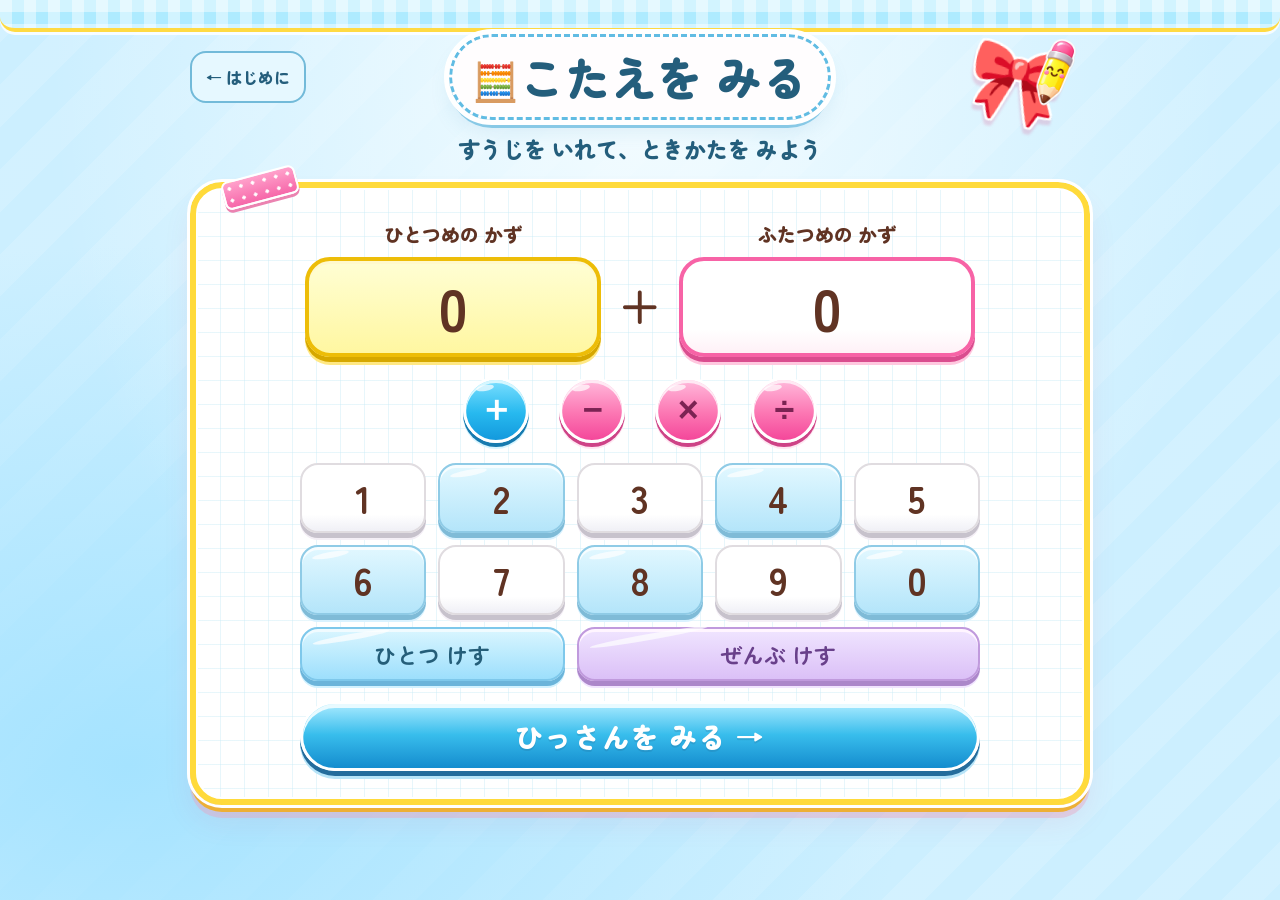
==== commit 1b9d19ee: "ホームと電卓をリングなしの普通のノート風に統一" ====
--- a/calculator.html
+++ b/calculator.html
@@ -15,6 +15,7 @@
   <meta name="apple-mobile-web-app-capable" content="yes">
   <meta name="apple-mobile-web-app-status-bar-style" content="black-translucent">
   <meta name="apple-mobile-web-app-title" content="ひっさんノート">
+  <link rel="manifest" href="manifest.webmanifest">
   <link rel="apple-touch-icon" href="icon.png?v=pop-a1">
   <link rel="icon" type="image/png" href="icon.png?v=pop-a1">
   <link rel="preconnect" href="https://fonts.googleapis.com">
@@ -289,9 +290,9 @@
     .answer-mode .answer-subtitle { display:block; }
     .pencil-icon { display:inline-block; transform:rotate(-12deg); font-size:.8em; }
     .notebook { position:relative; background-color:var(--paper); background-image:linear-gradient(#D8E9F066 1px,transparent 1px),linear-gradient(90deg,#D8E9F066 1px,transparent 1px); background-size:24px 24px; border:2px solid #E0EADD; border-radius:30px; box-shadow:0 8px 0 #D5E4C9,0 15px 35px #6A8B5C18; }
-    .notebook::before { content:''; position:absolute; left:12px; top:32px; bottom:32px; width:20px; background:radial-gradient(circle at 10px 10px,#D5E2CD 0 7px,#ACBCA4 8px,transparent 9px) 0 0/20px 52px; pointer-events:none; }
+    .notebook::before { content:none; }
     .notebook::after { content:''; position:absolute; width:90px; height:27px; left:28px; top:-9px; transform:rotate(-15deg); background:radial-gradient(white 1.6px,transparent 2px) 0 0/12px 12px,#F4AFC3DD; pointer-events:none; }
-    .card.notebook { max-width:900px; margin:0 auto 20px; padding:32px 36px 28px 56px; gap:20px; box-sizing:border-box; }
+    .card.notebook { max-width:900px; margin:0 auto 20px; padding:32px 36px 28px; gap:20px; box-sizing:border-box; }
     .formula-bar { width:100%; max-width:670px; justify-content:center; gap:18px; }
     .number-field { flex:1; min-width:0; text-align:center; }
     .number-field label { display:block; font-size:19px; font-weight:700; margin-bottom:10px; }
@@ -316,7 +317,7 @@
     .hp { padding:0; gap:20px; }
     .hdr { background:#FCE1E9; border:2px solid white; border-radius:40px; padding:8px 30px; margin:0; font-family:inherit; font-size:clamp(20px,2.8vw,30px); font-weight:900; box-sizing:border-box; }
     .hdr .ans { font-size:inherit; color:var(--color-text) !important; }
-    .answer-book { width:100%; box-sizing:border-box; padding:32px 28px 24px 52px; }
+    .answer-book { width:100%; box-sizing:border-box; padding:32px 28px 24px; }
     .answer-layout { display:grid; grid-template-columns:minmax(0,1fr); gap:24px; }
     .hp-grid-wrap { padding:0 0 20px; margin:0; border:none; background:transparent; box-shadow:none; backdrop-filter:none; -webkit-backdrop-filter:none; border-radius:0; }
     .panel-title { display:table; margin:0 auto 24px; padding:7px 28px; border-radius:28px; background:#FCE3EB; text-align:center; font-size:24px; font-weight:900; }
@@ -343,8 +344,7 @@
       body,body.answer-mode { padding:16px 10px 28px; }
       .brand { padding:0; margin-bottom:20px; }
       .brand h1 { font-size:32px; }
-      .card.notebook { padding:28px 16px 24px 30px; gap:20px; }
-      .notebook::before { left:5px; width:16px; background-size:16px 46px; background-position:-2px 0; }
+      .card.notebook { padding:28px 16px 24px; gap:20px; }
       .formula-bar { gap:8px; }
       .number-field label { font-size:13px; }
       .num-box { height:76px; font-size:clamp(23px,5.5vw,38px); border-radius:18px; }
@@ -355,7 +355,7 @@
       .key { height:60px; font-size:30px; border-radius:14px; }
       .key-del,.key-clr { font-size:16px; height:50px; }
       .calc-btn { font-size:23px; height:62px; }
-      .answer-book { padding:28px 14px 20px 30px; }
+      .answer-book { padding:28px 14px 20px; }
       .panel-title { font-size:21px; padding:6px 20px; }
       .step-card { padding:12px; }
       .step-body { font-size:18px; padding:10px; }
@@ -431,7 +431,7 @@
       #lesson-count { font-size:15px; }
     }
   </style>
-  <link rel="stylesheet" href="pop-theme.css?v=input-fit1">
+  <link rel="stylesheet" href="pop-theme.css?v=plain-notebook1">
 </head>
 <body>
  
@@ -605,6 +605,6 @@
   // ▲▲▲ ここまで追加 ▲▲▲
 
 </script>
-<script src="steps.js?v=20261120-1"></script>
+<script src="steps.js?v=screen-fit1"></script>
 </body>
 </html>
--- a/pop-theme.css
+++ b/pop-theme.css
@@ -19,9 +19,9 @@
 .sticker-bow{right:24px;top:3px;font-size:78px;transform:rotate(12deg);}
 .sticker-pencil{position:absolute;right:12px;top:146px;width:110px;height:165px;object-fit:contain;pointer-events:none;user-select:none;z-index:2;}
 .notebook{border:6px solid #FFDA3B;outline:3px solid #FFF;border-radius:32px;background-color:#FFF;background-image:linear-gradient(#C4E9F566 1px,transparent 1px),linear-gradient(90deg,#C4E9F566 1px,transparent 1px);background-size:24px 24px;box-shadow:inset 0 0 0 2px #FFF,0 7px 0 #EDAF36,0 13px 0 #ECA0BF66,0 18px 28px #CD568B18;}
-.notebook::before{left:-16px;top:34px;bottom:28px;width:36px;background:radial-gradient(ellipse at 50% 50%,#FFACD4 0 24%,#FF60AB 29% 44%,#E9358C 47% 51%,#FFF 54% 62%,transparent 66%) 0 0/36px 84px repeat-y;filter:drop-shadow(0 3px 1px #CB3E7840);}
+.notebook::before{content:none;}
 .notebook::after{left:26px;top:-15px;width:72px;height:25px;border:2px solid #FFF;border-radius:7px;background:radial-gradient(#FFF 1.5px,transparent 2px) 0 0/12px 12px,linear-gradient(#FFA1CB,#F667A9);box-shadow:0 3px 0 #EB83B1;}
-.card.notebook{padding-left:52px;padding-right:36px;}
+.card.notebook{padding-left:36px;padding-right:36px;}
 .number-field label{font-weight:900;}
 .num-box{border:4px solid #F763A6;border-radius:25px;background:linear-gradient(#FFF 0 74%,#FFF1F7);box-shadow:inset 0 3px 0 #FFF,0 5px 0 #DA4D8F,0 8px 0 #FFC8DF;}
 .num-box.active{background:linear-gradient(#FFFED4,#FFF7A1);border-color:#EDBD08;box-shadow:inset 0 3px 0 #FFF9CD,0 5px 0 #D6A800,0 8px 0 #FFE884;}
@@ -60,7 +60,7 @@
 @media(max-width:1049px){.sticker-bow{display:none;}.sticker-pencil{top:-10px;right:6px;width:62px;height:94px;}.sticker-strawberry{left:12px;font-size:58px;}}
 @media(max-width:700px){
  body{padding-top:max(36px,env(safe-area-inset-top));}.brand{padding:0 40px;margin:8px auto 20px;}.brand h1{font-size:27px;padding:7px 12px;margin-bottom:12px;border-width:2px;outline-width:4px;}.brand p{font-size:17px;}.sticker-strawberry{left:-1px;top:4px;font-size:37px;}.sticker-pencil{right:-2px;top:-5px;width:43px;height:66px;}
- .notebook{border-width:5px;border-radius:28px;}.card.notebook{padding:24px 14px 25px 29px;}.notebook::before{left:-7px;top:30px;bottom:20px;width:22px;background-size:22px 68px;}.notebook::after{left:22px;width:58px;height:21px;top:-13px;}.number-field label{font-size:13px;}.op-btn{width:56px;height:56px;}.op-group{gap:12px;}.key{border-radius:16px;}.calc-btn{font-size:23px;}.answer-book{padding:24px 14px 22px 26px;}.lesson-explanation{border-radius:23px;}.lesson-heading h2{font-size:22px;}.lesson-controls{padding:9px;gap:7px;}.lesson-controls button{font-size:20px;min-height:58px;}#lesson-count{font-size:14px;padding:7px 6px;}.lesson-math{padding:9px 7px;}
+ .notebook{border-width:5px;border-radius:28px;}.card.notebook{padding:24px 14px 25px;}.notebook::after{left:22px;width:58px;height:21px;top:-13px;}.number-field label{font-size:13px;}.op-btn{width:56px;height:56px;}.op-group{gap:12px;}.key{border-radius:16px;}.calc-btn{font-size:23px;}.answer-book{padding:24px 14px 22px;}.lesson-explanation{border-radius:23px;}.lesson-heading h2{font-size:22px;}.lesson-controls{padding:9px;gap:7px;}.lesson-controls button{font-size:20px;min-height:58px;}#lesson-count{font-size:14px;padding:7px 6px;}.lesson-math{padding:9px 7px;}
 }
 @media(prefers-reduced-motion:reduce){button{transition:none;}}
 /* 解答のマスを避け、ノートの外縁だけに鉛筆シールを添える。 */
@@ -115,7 +115,7 @@
   .brand .home-link { font-size:13px; padding-inline:7px; }
   .brand .mode-heading { font-size:clamp(18px,5.5vw,27px); padding:6px 8px; }
   .brand .input-subtitle, .brand .sticker-pencil { display:none; }
-  #input-card { padding:14px 12px 15px 18px; gap:11px; }
+  #input-card { padding:14px 12px 15px; gap:11px; }
   #input-card .formula-bar { gap:5px; }
   #input-card .number-field label { margin-bottom:3px; }
   #input-card .num-box { height:clamp(48px,10svh,76px); font-size:clamp(23px,6vw,38px); padding:0; }
@@ -148,3 +148,58 @@
   #input-card .number-field label { margin-bottom:3px; font-size:13px; }
   #input-card #current-op { padding-top:19px; }
 }
+
+body.answer-mode {
+  --answer-top:max(10px,env(safe-area-inset-top));
+  --answer-bottom:max(10px,env(safe-area-inset-bottom));
+  padding-top:var(--answer-top);
+  padding-bottom:var(--answer-bottom);
+}
+body.answer-mode #app {
+  align-items:stretch;
+  gap:8px;
+  grid-template-rows:auto minmax(195px,1fr) auto;
+  height:calc(100dvh - var(--answer-top) - var(--answer-bottom));
+  min-height:335px;
+}
+body.answer-mode .back-btn { align-self:center; }
+body.answer-mode .hdr { min-width:0; display:grid; place-items:center; overflow-wrap:anywhere; font-size:clamp(17px,3vw,28px); text-align:center; }
+body.answer-mode .answer-book {
+  display:grid;
+  grid-template-rows:minmax(0,1fr) auto auto;
+  padding:12px 12px 8px;
+}
+body.answer-mode .answer-book::after { display:none; }
+.answer-layout { min-height:0; align-items:stretch; gap:8px; }
+.answer-layout > * { min-height:0; padding:0; border:none; }
+.answer-layout .steps-wrap { overflow:auto; }
+.lesson-board-viewport { height:100%; max-height:none; padding:0; }
+.lesson-board { margin-inline:auto; }
+.lesson-explanation { padding:8px 11px; border-radius:17px; }
+.lesson-heading { margin-bottom:5px; gap:7px; }
+.lesson-heading h2 { font-size:clamp(17px,3.6vw,24px); }
+.lesson-heading p { font-size:clamp(12px,2.5vw,17px); margin:0; }
+.lesson-badge { flex-basis:32px; height:32px; font-size:16px; }
+.lesson-math { padding:3px 7px; font-size:clamp(17px,4vw,26px); line-height:1.35; }
+.lesson-description { font-size:clamp(14px,3.4vw,19px); line-height:1.45; margin:5px 0 0; }
+.lesson-progress { width:100%; margin:4px auto 0; }
+.lesson-options { margin-top:3px; gap:7px; }
+.lesson-options button { min-height:48px; font-size:14px; padding:4px 12px; }
+.lesson-controls {
+  position:static;
+  transform:none;
+  grid-column:1 / -1;
+  grid-row:3;
+  justify-self:center;
+  width:100%;
+  padding:4px 7px;
+}
+.lesson-controls button { min-height:56px; font-size:18px; }
+@media (max-width:759px) {
+  .answer-layout { grid-template-rows:minmax(72px,1fr) auto; }
+  .answer-layout .steps-wrap { max-height:40dvh; }
+}
+@media (min-width:620px) and (max-width:759px) and (orientation:landscape) {
+  .answer-layout { grid-template-columns:minmax(0,1fr) minmax(0,1fr); grid-template-rows:minmax(0,1fr); }
+  .answer-layout .steps-wrap { max-height:none; }
+}
